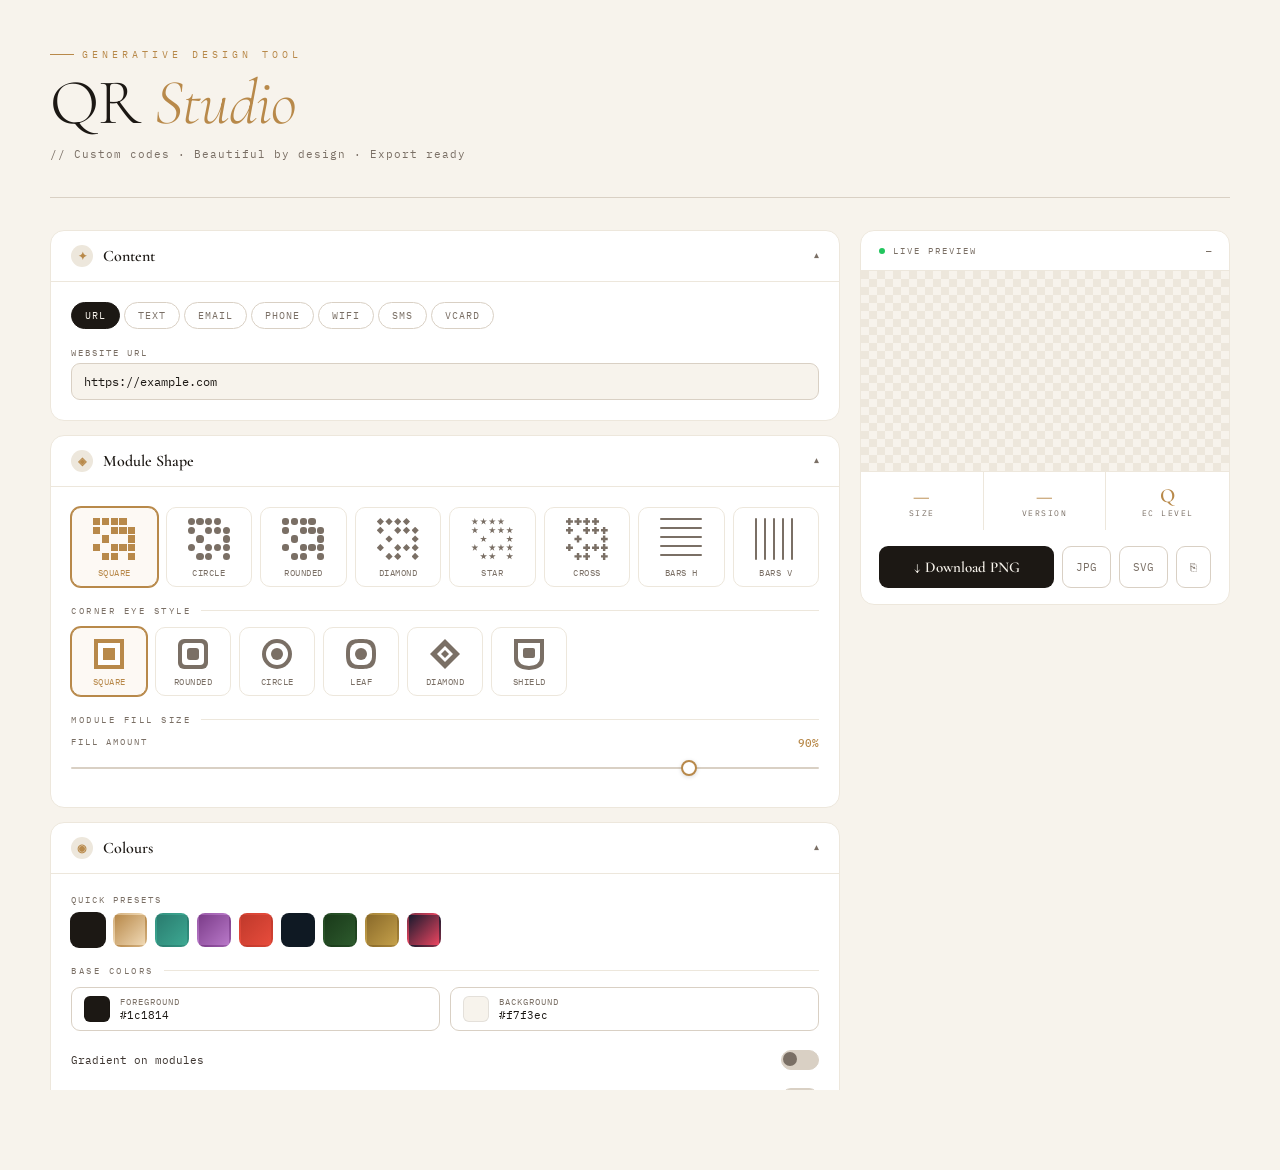
==== index.html @ b24c0484 "Create index.html" ====
<!DOCTYPE html>
<html lang="en">
<head>
<meta charset="UTF-8">
<meta name="viewport" content="width=device-width, initial-scale=1.0">
<title>QR Studio</title>
<link rel="preconnect" href="https://fonts.googleapis.com">
<link href="https://fonts.googleapis.com/css2?family=Cormorant+Garamond:ital,wght@0,300;0,400;0,600;0,700;1,300;1,400&family=IBM+Plex+Mono:wght@300;400;500&display=swap" rel="stylesheet">
<script src="https://cdnjs.cloudflare.com/ajax/libs/qrcode-generator/1.4.4/qrcode.js"></script>
<style>
*, *::before, *::after { box-sizing: border-box; margin: 0; padding: 0; }
:root {
  --cream: #f7f3ec;
  --cream2: #ede7dc;
  --cream3: #d9d0c4;
  --ink: #1c1814;
  --ink2: #3d3530;
  --ink3: #7a6f65;
  --gold: #b8894a;
  --gold-light: #f0d9b5;
  --red: #c0392b;
  --white: #fff;
  --r: 14px;
  --rs: 9px;
}
body {
  background: var(--cream);
  color: var(--ink);
  font-family: 'IBM Plex Mono', monospace;
  font-size: 13px;
  min-height: 100vh;
}
.wrap { max-width: 1220px; margin: 0 auto; padding: 0 20px 80px; }
header { padding: 48px 0 36px; border-bottom: 1px solid var(--cream3); margin-bottom: 32px; }
.ey { font-size: 10px; letter-spacing: 4px; text-transform: uppercase; color: var(--gold); margin-bottom: 10px; display: flex; align-items: center; gap: 8px; }
.ey::before { content: ''; display: block; width: 24px; height: 1px; background: var(--gold); }
h1 { font-family: 'Cormorant Garamond', serif; font-size: clamp(40px,5vw,68px); font-weight: 300; line-height: 1; letter-spacing: -1px; }
h1 em { font-style: italic; color: var(--gold); }
.sub { color: var(--ink3); font-size: 11px; letter-spacing: 1px; margin-top: 12px; }
.layout { display: grid; grid-template-columns: 1fr 370px; gap: 20px; align-items: start; }
@media(max-width:840px){ .layout { grid-template-columns: 1fr; } }

/* Panel */
.panel { background: var(--white); border: 1px solid var(--cream2); border-radius: var(--r); margin-bottom: 14px; overflow: hidden; }
.ah { display: flex; align-items: center; justify-content: space-between; padding: 14px 20px; cursor: pointer; border-bottom: 1px solid transparent; transition: background .15s; user-select: none; }
.ah:hover { background: #faf7f2; }
.ah.op { border-bottom-color: var(--cream2); }
.at { font-family: 'Cormorant Garamond', serif; font-size: 16px; font-weight: 600; display: flex; align-items: center; gap: 10px; }
.ai { width: 22px; height: 22px; border-radius: 50%; background: var(--cream2); display: flex; align-items: center; justify-content: center; font-size: 11px; color: var(--gold); flex-shrink: 0; }
.ar { font-size: 10px; color: var(--ink3); transition: transform .2s; }
.ah.op .ar { transform: rotate(180deg); }
.ab { display: none; padding: 20px; }
.ab.op { display: block; }

/* Types */
.ttabs { display: flex; gap: 4px; flex-wrap: wrap; margin-bottom: 18px; }
.tt { padding: 6px 13px; border: 1px solid var(--cream3); border-radius: 100px; font-family: 'IBM Plex Mono', monospace; font-size: 10px; letter-spacing: 1px; text-transform: uppercase; color: var(--ink3); cursor: pointer; transition: all .15s; background: var(--white); }
.tt:hover { border-color: var(--gold-light); color: var(--ink); }
.tt.on { background: var(--ink); border-color: var(--ink); color: var(--cream); }
.tf { display: none; }
.tf.on { display: block; }

/* Form */
.row2 { display: grid; grid-template-columns: 1fr 1fr; gap: 10px; }
.fd { margin-bottom: 14px; }
.fd:last-child { margin-bottom: 0; }
.lb { display: block; font-size: 9px; letter-spacing: 2px; text-transform: uppercase; color: var(--ink3); margin-bottom: 5px; }
input[type=text], textarea, select {
  width: 100%; padding: 10px 12px;
  background: var(--cream); border: 1px solid var(--cream3); border-radius: var(--rs);
  font-family: 'IBM Plex Mono', monospace; font-size: 12px; color: var(--ink);
  outline: none; transition: border-color .15s; -webkit-appearance: none;
}
input[type=text]:focus, textarea:focus, select:focus { border-color: var(--gold); background: var(--white); }
textarea { resize: vertical; min-height: 70px; }
select { cursor: pointer; background-image: url("data:image/svg+xml,%3Csvg xmlns='http://www.w3.org/2000/svg' width='10' height='6'%3E%3Cpath d='M0 0l5 5 5-5z' fill='%237a6f65'/%3E%3C/svg%3E"); background-repeat: no-repeat; background-position: right 12px center; padding-right: 32px; }

/* Chips */
.cg { display: flex; gap: 6px; flex-wrap: wrap; }
.ch { padding: 7px 12px; border: 1px solid var(--cream3); border-radius: var(--rs); font-family: 'IBM Plex Mono', monospace; font-size: 10px; letter-spacing: 0.5px; color: var(--ink3); cursor: pointer; transition: all .15s; background: var(--white); user-select: none; }
.ch:hover { color: var(--ink); background: var(--cream); }
.ch.on { background: var(--ink); border-color: var(--ink); color: var(--cream); }

/* Style cards */
.sg { display: grid; grid-template-columns: repeat(auto-fill, minmax(78px,1fr)); gap: 8px; }
.sc { border: 1.5px solid var(--cream2); border-radius: 10px; padding: 10px 6px 8px; cursor: pointer; text-align: center; transition: all .15s; background: var(--white); user-select: none; }
.sc:hover { border-color: var(--gold-light); }
.sc.on { border-color: var(--gold); background: #fdf9f4; box-shadow: 0 0 0 1px var(--gold); }
.sp { width: 42px; height: 42px; margin: 0 auto 7px; display: grid; grid-template-columns: repeat(5,1fr); gap: 1.5px; }
.sp .p { background: var(--ink3); border-radius: var(--pr, 0); }
.sc.on .sp .p { background: var(--gold); }
.sl { font-size: 9px; letter-spacing: 0.5px; text-transform: uppercase; color: var(--ink3); }
.sc.on .sl { color: var(--gold); }

/* Eye cards */
.eg { display: grid; grid-template-columns: repeat(auto-fill, minmax(70px,1fr)); gap: 8px; }
.ec2 { border: 1.5px solid var(--cream2); border-radius: 10px; padding: 10px 6px 8px; cursor: pointer; text-align: center; transition: all .15s; background: var(--white); user-select: none; }
.ec2:hover { border-color: var(--gold-light); }
.ec2.on { border-color: var(--gold); background: #fdf9f4; box-shadow: 0 0 0 1px var(--gold); }
.ec2 svg { color: var(--ink3); display: block; margin: 0 auto 6px; }
.ec2.on svg { color: var(--gold); }
.ec2 .sl { font-size: 9px; letter-spacing: 0.5px; text-transform: uppercase; color: var(--ink3); }
.ec2.on .sl { color: var(--gold); }

/* Colors */
.cpair { display: grid; grid-template-columns: 1fr 1fr; gap: 10px; margin-bottom: 10px; }
.cb { display: flex; align-items: center; gap: 10px; padding: 8px 12px; border: 1px solid var(--cream3); border-radius: var(--rs); cursor: pointer; background: var(--white); transition: border-color .15s; }
.cb:hover { border-color: var(--gold-light); }
.sw { width: 26px; height: 26px; border-radius: 6px; border: 1px solid rgba(0,0,0,.08); flex-shrink: 0; position: relative; overflow: hidden; }
.sw input[type=color] { position: absolute; inset: -6px; width: calc(100% + 12px); height: calc(100% + 12px); opacity: 0; cursor: pointer; border: none; }
.cl { font-size: 9px; letter-spacing: 1px; text-transform: uppercase; color: var(--ink3); }
.cv { font-size: 11px; color: var(--ink); margin-top: 1px; }

/* Range */
.rf { margin-bottom: 14px; }
.rh { display: flex; justify-content: space-between; margin-bottom: 6px; }
.rv { font-size: 11px; color: var(--gold); font-weight: 500; }
input[type=range] { width: 100%; -webkit-appearance: none; height: 2px; background: var(--cream3); border-radius: 100px; outline: none; cursor: pointer; }
input[type=range]::-webkit-slider-thumb { -webkit-appearance: none; width: 16px; height: 16px; border-radius: 50%; background: var(--white); border: 2px solid var(--gold); box-shadow: 0 1px 4px rgba(0,0,0,.15); }

/* Toggle */
.tr { display: flex; align-items: center; justify-content: space-between; padding: 9px 0; }
.tr + .tr { border-top: 1px solid var(--cream2); }
.tl { font-size: 11px; color: var(--ink2); }
.tog { position: relative; width: 38px; height: 20px; cursor: pointer; flex-shrink: 0; }
.tog input { opacity: 0; width: 0; height: 0; }
.tt2 { position: absolute; inset: 0; border-radius: 100px; background: var(--cream3); border: 1px solid var(--cream3); transition: all .2s; }
.tn { position: absolute; top: 2px; left: 2px; width: 14px; height: 14px; border-radius: 50%; background: var(--ink3); transition: all .2s; }
.tog input:checked ~ .tt2 { background: var(--gold); border-color: var(--gold); }
.tog input:checked ~ .tn { transform: translateX(18px); background: var(--white); }

/* Divider */
.sd { font-size: 9px; letter-spacing: 2.5px; text-transform: uppercase; color: var(--ink3); margin: 18px 0 11px; display: flex; align-items: center; gap: 10px; }
.sd::after { content: ''; flex: 1; height: 1px; background: var(--cream2); }

/* Logo upload */
.dz { border: 1.5px dashed var(--cream3); border-radius: var(--rs); padding: 20px 16px; text-align: center; cursor: pointer; transition: all .15s; background: var(--cream); position: relative; }
.dz:hover { border-color: var(--gold-light); background: #fdf9f4; }
.dz.hf { border-color: var(--gold); border-style: solid; background: #fdf9f4; }
.dz input { position: absolute; inset: 0; opacity: 0; cursor: pointer; }
.di { font-size: 24px; margin-bottom: 6px; }
.dt { font-size: 11px; color: var(--ink3); line-height: 1.5; }
.dt strong { color: var(--ink); }
.lr { display: none; align-items: center; gap: 12px; margin-top: 12px; }
.lr.on { display: flex; }
.li { width: 44px; height: 44px; border-radius: 8px; object-fit: cover; border: 1px solid var(--cream3); }
.lf { font-size: 11px; color: var(--ink); white-space: nowrap; overflow: hidden; text-overflow: ellipsis; max-width: 160px; flex: 1; }
.br { padding: 4px 10px; border: 1px solid var(--cream3); border-radius: 6px; font-family: 'IBM Plex Mono',monospace; font-size: 10px; color: var(--red); cursor: pointer; background: var(--white); transition: all .15s; }
.br:hover { background: #fff5f5; border-color: var(--red); }

/* Presets */
.pr-row { display: flex; gap: 8px; flex-wrap: wrap; margin-bottom: 4px; }
.pr { width: 34px; height: 34px; border-radius: 8px; cursor: pointer; border: 2px solid transparent; transition: all .15s; }
.pr:hover { transform: translateY(-2px); box-shadow: 0 4px 12px rgba(0,0,0,.2); }
.pr.on { border-color: var(--ink); box-shadow: 0 0 0 1px var(--ink); }

/* Preview */
.pvp { position: sticky; top: 24px; }
.pvi { background: var(--white); border: 1px solid var(--cream2); border-radius: var(--r); overflow: hidden; }
.pvt { padding: 14px 18px; border-bottom: 1px solid var(--cream2); display: flex; align-items: center; justify-content: space-between; }
.pvl { font-size: 9px; letter-spacing: 2px; text-transform: uppercase; color: var(--ink3); display: flex; align-items: center; gap: 8px; }
.ld { width: 6px; height: 6px; border-radius: 50%; background: #22c55e; animation: blink 2s infinite; }
@keyframes blink { 0%,100%{opacity:1}50%{opacity:.3} }
.pvv { font-size: 9px; color: var(--ink3); letter-spacing: .5px; }
.cw { padding: 24px; display: flex; justify-content: center; background: repeating-conic-gradient(var(--cream) 0% 25%, var(--cream2) 0% 50%) 0 0/16px 16px; min-height: 200px; align-items: center; }
#qrc { border-radius: 4px; max-width: 100%; height: auto; display: block; }
.pst { display: grid; grid-template-columns: repeat(3,1fr); border-top: 1px solid var(--cream2); }
.st { padding: 12px; text-align: center; border-right: 1px solid var(--cream2); }
.st:last-child { border-right: none; }
.sv2 { font-family: 'Cormorant Garamond',serif; font-size: 20px; font-weight: 600; color: var(--gold); display: block; }
.sk { font-size: 8px; letter-spacing: 1.5px; text-transform: uppercase; color: var(--ink3); }
.pa { padding: 16px 18px; display: flex; gap: 8px; }
.bdl { flex: 1; padding: 12px 16px; background: var(--ink); color: var(--cream); border: none; border-radius: var(--rs); font-family: 'Cormorant Garamond',serif; font-size: 15px; font-weight: 600; cursor: pointer; transition: all .15s; display: flex; align-items: center; justify-content: center; gap: 6px; }
.bdl:hover { background: #2e2820; transform: translateY(-1px); box-shadow: 0 6px 16px rgba(28,24,20,.25); }
.bsm { padding: 12px 13px; background: var(--white); border: 1px solid var(--cream3); border-radius: var(--rs); font-family: 'IBM Plex Mono',monospace; font-size: 11px; color: var(--ink3); cursor: pointer; transition: all .15s; }
.bsm:hover { border-color: var(--gold-light); color: var(--ink); background: var(--cream); }

.toast { position: fixed; bottom: 28px; right: 28px; background: var(--ink); color: var(--cream); padding: 12px 20px; border-radius: 10px; font-size: 12px; transform: translateY(60px); opacity: 0; transition: all .3s cubic-bezier(.34,1.56,.64,1); z-index: 9999; pointer-events: none; }
.toast.on { transform: translateY(0); opacity: 1; }
.hid { display: none !important; }
.ctrl { max-height: calc(100vh - 40px); overflow-y: auto; }
.ctrl::-webkit-scrollbar { width: 3px; }
.ctrl::-webkit-scrollbar-thumb { background: var(--cream3); border-radius: 100px; }
</style>
</head>
<body>
<div class="wrap">
  <header>
    <div class="ey">Generative Design Tool</div>
    <h1>QR <em>Studio</em></h1>
    <p class="sub">// Custom codes · Beautiful by design · Export ready</p>
  </header>

  <div class="layout">
    <div class="ctrl">

      <!-- CONTENT -->
      <div class="panel">
        <div class="ah op" onclick="toggleAcc(this)">
          <span class="at"><span class="ai">✦</span>Content</span>
          <span class="ar">▾</span>
        </div>
        <div class="ab op">
          <div class="ttabs">
            <div class="tt on" onclick="setType('url',this)">URL</div>
            <div class="tt" onclick="setType('text',this)">Text</div>
            <div class="tt" onclick="setType('email',this)">Email</div>
            <div class="tt" onclick="setType('phone',this)">Phone</div>
            <div class="tt" onclick="setType('wifi',this)">WiFi</div>
            <div class="tt" onclick="setType('sms',this)">SMS</div>
            <div class="tt" onclick="setType('vcard',this)">vCard</div>
          </div>
          <div id="tf-url" class="tf on">
            <div class="fd"><label class="lb">Website URL</label><input type="text" id="v-url" value="https://example.com" oninput="regen()"></div>
          </div>
          <div id="tf-text" class="tf">
            <div class="fd"><label class="lb">Text Message</label><textarea id="v-text" placeholder="Your text here..." oninput="regen()"></textarea></div>
          </div>
          <div id="tf-email" class="tf">
            <div class="row2">
              <div class="fd"><label class="lb">Email</label><input type="text" id="v-email" placeholder="name@example.com" oninput="regen()"></div>
              <div class="fd"><label class="lb">Subject</label><input type="text" id="v-esubj" placeholder="Hello!" oninput="regen()"></div>
            </div>
            <div class="fd"><label class="lb">Body</label><textarea id="v-ebody" placeholder="Message..." oninput="regen()" style="min-height:54px"></textarea></div>
          </div>
          <div id="tf-phone" class="tf">
            <div class="fd"><label class="lb">Phone Number</label><input type="text" id="v-phone" placeholder="+44 7700 900000" oninput="regen()"></div>
          </div>
          <div id="tf-wifi" class="tf">
            <div class="row2">
              <div class="fd"><label class="lb">Network Name</label><input type="text" id="v-ssid" placeholder="MyNetwork" oninput="regen()"></div>
              <div class="fd"><label class="lb">Password</label><input type="text" id="v-wpass" placeholder="password" oninput="regen()"></div>
            </div>
            <div class="fd"><label class="lb">Security</label><select id="v-wsec" onchange="regen()"><option value="WPA">WPA/WPA2</option><option value="WEP">WEP</option><option value="nopass">None</option></select></div>
          </div>
          <div id="tf-sms" class="tf">
            <div class="row2">
              <div class="fd"><label class="lb">Phone</label><input type="text" id="v-snum" placeholder="+44 7700 900000" oninput="regen()"></div>
              <div class="fd"><label class="lb">Message</label><input type="text" id="v-smsg" placeholder="Hey!" oninput="regen()"></div>
            </div>
          </div>
          <div id="tf-vcard" class="tf">
            <div class="row2">
              <div class="fd"><label class="lb">Full Name</label><input type="text" id="v-vname" placeholder="Jane Doe" oninput="regen()"></div>
              <div class="fd"><label class="lb">Company</label><input type="text" id="v-vorg" placeholder="Acme Inc" oninput="regen()"></div>
            </div>
            <div class="row2">
              <div class="fd"><label class="lb">Phone</label><input type="text" id="v-vtel" placeholder="+1 555 0100" oninput="regen()"></div>
              <div class="fd"><label class="lb">Email</label><input type="text" id="v-vemail" placeholder="jane@acme.com" oninput="regen()"></div>
            </div>
            <div class="row2">
              <div class="fd"><label class="lb">Website</label><input type="text" id="v-vweb" placeholder="https://acme.com" oninput="regen()"></div>
              <div class="fd"><label class="lb">Job Title</label><input type="text" id="v-vtitle" placeholder="CEO" oninput="regen()"></div>
            </div>
          </div>
        </div>
      </div>

      <!-- MODULE SHAPE -->
      <div class="panel">
        <div class="ah op" onclick="toggleAcc(this)">
          <span class="at"><span class="ai">◈</span>Module Shape</span>
          <span class="ar">▾</span>
        </div>
        <div class="ab op">
          <div class="sg" id="dot-grid">
            <div class="sc on" data-v="square" onclick="pickChip('dot','dot-grid',this)">
              <div class="sp"><div class="p"></div><div class="p"></div><div class="p"></div><div class="p"></div><div class="p" style="background:transparent"></div><div class="p"></div><div class="p" style="background:transparent"></div><div class="p"></div><div class="p"></div><div class="p"></div><div class="p" style="background:transparent"></div><div class="p"></div><div class="p" style="background:transparent"></div><div class="p" style="background:transparent"></div><div class="p"></div><div class="p"></div><div class="p" style="background:transparent"></div><div class="p"></div><div class="p"></div><div class="p"></div><div class="p" style="background:transparent"></div><div class="p"></div><div class="p"></div><div class="p" style="background:transparent"></div><div class="p"></div></div>
              <div class="sl">Square</div>
            </div>
            <div class="sc" data-v="circle" onclick="pickChip('dot','dot-grid',this)">
              <div class="sp" style="--pr:50%"><div class="p"></div><div class="p"></div><div class="p"></div><div class="p"></div><div class="p" style="background:transparent"></div><div class="p"></div><div class="p" style="background:transparent"></div><div class="p"></div><div class="p"></div><div class="p"></div><div class="p" style="background:transparent"></div><div class="p"></div><div class="p" style="background:transparent"></div><div class="p" style="background:transparent"></div><div class="p"></div><div class="p"></div><div class="p" style="background:transparent"></div><div class="p"></div><div class="p"></div><div class="p"></div><div class="p" style="background:transparent"></div><div class="p"></div><div class="p"></div><div class="p" style="background:transparent"></div><div class="p"></div></div>
              <div class="sl">Circle</div>
            </div>
            <div class="sc" data-v="rounded" onclick="pickChip('dot','dot-grid',this)">
              <div class="sp" style="--pr:3px"><div class="p"></div><div class="p"></div><div class="p"></div><div class="p"></div><div class="p" style="background:transparent"></div><div class="p"></div><div class="p" style="background:transparent"></div><div class="p"></div><div class="p"></div><div class="p"></div><div class="p" style="background:transparent"></div><div class="p"></div><div class="p" style="background:transparent"></div><div class="p" style="background:transparent"></div><div class="p"></div><div class="p"></div><div class="p" style="background:transparent"></div><div class="p"></div><div class="p"></div><div class="p"></div><div class="p" style="background:transparent"></div><div class="p"></div><div class="p"></div><div class="p" style="background:transparent"></div><div class="p"></div></div>
              <div class="sl">Rounded</div>
            </div>
            <div class="sc" data-v="diamond" onclick="pickChip('dot','dot-grid',this)">
              <div class="sp"><div class="p" style="clip-path:polygon(50% 0%,100% 50%,50% 100%,0% 50%)"></div><div class="p" style="clip-path:polygon(50% 0%,100% 50%,50% 100%,0% 50%)"></div><div class="p" style="clip-path:polygon(50% 0%,100% 50%,50% 100%,0% 50%)"></div><div class="p" style="clip-path:polygon(50% 0%,100% 50%,50% 100%,0% 50%)"></div><div class="p" style="background:transparent"></div><div class="p" style="clip-path:polygon(50% 0%,100% 50%,50% 100%,0% 50%)"></div><div class="p" style="background:transparent"></div><div class="p" style="clip-path:polygon(50% 0%,100% 50%,50% 100%,0% 50%)"></div><div class="p" style="clip-path:polygon(50% 0%,100% 50%,50% 100%,0% 50%)"></div><div class="p" style="clip-path:polygon(50% 0%,100% 50%,50% 100%,0% 50%)"></div><div class="p" style="background:transparent"></div><div class="p" style="clip-path:polygon(50% 0%,100% 50%,50% 100%,0% 50%)"></div><div class="p" style="background:transparent"></div><div class="p" style="background:transparent"></div><div class="p" style="clip-path:polygon(50% 0%,100% 50%,50% 100%,0% 50%)"></div><div class="p" style="clip-path:polygon(50% 0%,100% 50%,50% 100%,0% 50%)"></div><div class="p" style="background:transparent"></div><div class="p" style="clip-path:polygon(50% 0%,100% 50%,50% 100%,0% 50%)"></div><div class="p" style="clip-path:polygon(50% 0%,100% 50%,50% 100%,0% 50%)"></div><div class="p" style="clip-path:polygon(50% 0%,100% 50%,50% 100%,0% 50%)"></div><div class="p" style="background:transparent"></div><div class="p" style="clip-path:polygon(50% 0%,100% 50%,50% 100%,0% 50%)"></div><div class="p" style="clip-path:polygon(50% 0%,100% 50%,50% 100%,0% 50%)"></div><div class="p" style="background:transparent"></div><div class="p" style="clip-path:polygon(50% 0%,100% 50%,50% 100%,0% 50%)"></div></div>
              <div class="sl">Diamond</div>
            </div>
            <div class="sc" data-v="star" onclick="pickChip('dot','dot-grid',this)">
              <div class="sp"><div class="p" style="clip-path:polygon(50% 0%,61% 35%,98% 35%,68% 57%,79% 91%,50% 70%,21% 91%,32% 57%,2% 35%,39% 35%)"></div><div class="p" style="clip-path:polygon(50% 0%,61% 35%,98% 35%,68% 57%,79% 91%,50% 70%,21% 91%,32% 57%,2% 35%,39% 35%)"></div><div class="p" style="clip-path:polygon(50% 0%,61% 35%,98% 35%,68% 57%,79% 91%,50% 70%,21% 91%,32% 57%,2% 35%,39% 35%)"></div><div class="p" style="clip-path:polygon(50% 0%,61% 35%,98% 35%,68% 57%,79% 91%,50% 70%,21% 91%,32% 57%,2% 35%,39% 35%)"></div><div class="p" style="background:transparent"></div><div class="p" style="clip-path:polygon(50% 0%,61% 35%,98% 35%,68% 57%,79% 91%,50% 70%,21% 91%,32% 57%,2% 35%,39% 35%)"></div><div class="p" style="background:transparent"></div><div class="p" style="clip-path:polygon(50% 0%,61% 35%,98% 35%,68% 57%,79% 91%,50% 70%,21% 91%,32% 57%,2% 35%,39% 35%)"></div><div class="p" style="clip-path:polygon(50% 0%,61% 35%,98% 35%,68% 57%,79% 91%,50% 70%,21% 91%,32% 57%,2% 35%,39% 35%)"></div><div class="p" style="clip-path:polygon(50% 0%,61% 35%,98% 35%,68% 57%,79% 91%,50% 70%,21% 91%,32% 57%,2% 35%,39% 35%)"></div><div class="p" style="background:transparent"></div><div class="p" style="clip-path:polygon(50% 0%,61% 35%,98% 35%,68% 57%,79% 91%,50% 70%,21% 91%,32% 57%,2% 35%,39% 35%)"></div><div class="p" style="background:transparent"></div><div class="p" style="background:transparent"></div><div class="p" style="clip-path:polygon(50% 0%,61% 35%,98% 35%,68% 57%,79% 91%,50% 70%,21% 91%,32% 57%,2% 35%,39% 35%)"></div><div class="p" style="clip-path:polygon(50% 0%,61% 35%,98% 35%,68% 57%,79% 91%,50% 70%,21% 91%,32% 57%,2% 35%,39% 35%)"></div><div class="p" style="background:transparent"></div><div class="p" style="clip-path:polygon(50% 0%,61% 35%,98% 35%,68% 57%,79% 91%,50% 70%,21% 91%,32% 57%,2% 35%,39% 35%)"></div><div class="p" style="clip-path:polygon(50% 0%,61% 35%,98% 35%,68% 57%,79% 91%,50% 70%,21% 91%,32% 57%,2% 35%,39% 35%)"></div><div class="p" style="clip-path:polygon(50% 0%,61% 35%,98% 35%,68% 57%,79% 91%,50% 70%,21% 91%,32% 57%,2% 35%,39% 35%)"></div><div class="p" style="background:transparent"></div><div class="p" style="clip-path:polygon(50% 0%,61% 35%,98% 35%,68% 57%,79% 91%,50% 70%,21% 91%,32% 57%,2% 35%,39% 35%)"></div><div class="p" style="clip-path:polygon(50% 0%,61% 35%,98% 35%,68% 57%,79% 91%,50% 70%,21% 91%,32% 57%,2% 35%,39% 35%)"></div><div class="p" style="background:transparent"></div><div class="p" style="clip-path:polygon(50% 0%,61% 35%,98% 35%,68% 57%,79% 91%,50% 70%,21% 91%,32% 57%,2% 35%,39% 35%)"></div></div>
              <div class="sl">Star</div>
            </div>
            <div class="sc" data-v="cross" onclick="pickChip('dot','dot-grid',this)">
              <div class="sp"><div class="p" style="clip-path:polygon(33% 0%,67% 0%,67% 33%,100% 33%,100% 67%,67% 67%,67% 100%,33% 100%,33% 67%,0% 67%,0% 33%,33% 33%)"></div><div class="p" style="clip-path:polygon(33% 0%,67% 0%,67% 33%,100% 33%,100% 67%,67% 67%,67% 100%,33% 100%,33% 67%,0% 67%,0% 33%,33% 33%)"></div><div class="p" style="clip-path:polygon(33% 0%,67% 0%,67% 33%,100% 33%,100% 67%,67% 67%,67% 100%,33% 100%,33% 67%,0% 67%,0% 33%,33% 33%)"></div><div class="p" style="clip-path:polygon(33% 0%,67% 0%,67% 33%,100% 33%,100% 67%,67% 67%,67% 100%,33% 100%,33% 67%,0% 67%,0% 33%,33% 33%)"></div><div class="p" style="background:transparent"></div><div class="p" style="clip-path:polygon(33% 0%,67% 0%,67% 33%,100% 33%,100% 67%,67% 67%,67% 100%,33% 100%,33% 67%,0% 67%,0% 33%,33% 33%)"></div><div class="p" style="background:transparent"></div><div class="p" style="clip-path:polygon(33% 0%,67% 0%,67% 33%,100% 33%,100% 67%,67% 67%,67% 100%,33% 100%,33% 67%,0% 67%,0% 33%,33% 33%)"></div><div class="p" style="clip-path:polygon(33% 0%,67% 0%,67% 33%,100% 33%,100% 67%,67% 67%,67% 100%,33% 100%,33% 67%,0% 67%,0% 33%,33% 33%)"></div><div class="p" style="clip-path:polygon(33% 0%,67% 0%,67% 33%,100% 33%,100% 67%,67% 67%,67% 100%,33% 100%,33% 67%,0% 67%,0% 33%,33% 33%)"></div><div class="p" style="background:transparent"></div><div class="p" style="clip-path:polygon(33% 0%,67% 0%,67% 33%,100% 33%,100% 67%,67% 67%,67% 100%,33% 100%,33% 67%,0% 67%,0% 33%,33% 33%)"></div><div class="p" style="background:transparent"></div><div class="p" style="background:transparent"></div><div class="p" style="clip-path:polygon(33% 0%,67% 0%,67% 33%,100% 33%,100% 67%,67% 67%,67% 100%,33% 100%,33% 67%,0% 67%,0% 33%,33% 33%)"></div><div class="p" style="clip-path:polygon(33% 0%,67% 0%,67% 33%,100% 33%,100% 67%,67% 67%,67% 100%,33% 100%,33% 67%,0% 67%,0% 33%,33% 33%)"></div><div class="p" style="background:transparent"></div><div class="p" style="clip-path:polygon(33% 0%,67% 0%,67% 33%,100% 33%,100% 67%,67% 67%,67% 100%,33% 100%,33% 67%,0% 67%,0% 33%,33% 33%)"></div><div class="p" style="clip-path:polygon(33% 0%,67% 0%,67% 33%,100% 33%,100% 67%,67% 67%,67% 100%,33% 100%,33% 67%,0% 67%,0% 33%,33% 33%)"></div><div class="p" style="clip-path:polygon(33% 0%,67% 0%,67% 33%,100% 33%,100% 67%,67% 67%,67% 100%,33% 100%,33% 67%,0% 67%,0% 33%,33% 33%)"></div><div class="p" style="background:transparent"></div><div class="p" style="clip-path:polygon(33% 0%,67% 0%,67% 33%,100% 33%,100% 67%,67% 67%,67% 100%,33% 100%,33% 67%,0% 67%,0% 33%,33% 33%)"></div><div class="p" style="clip-path:polygon(33% 0%,67% 0%,67% 33%,100% 33%,100% 67%,67% 67%,67% 100%,33% 100%,33% 67%,0% 67%,0% 33%,33% 33%)"></div><div class="p" style="background:transparent"></div><div class="p" style="clip-path:polygon(33% 0%,67% 0%,67% 33%,100% 33%,100% 67%,67% 67%,67% 100%,33% 100%,33% 67%,0% 67%,0% 33%,33% 33%)"></div></div>
              <div class="sl">Cross</div>
            </div>
            <div class="sc" data-v="bar-h" onclick="pickChip('dot','dot-grid',this)">
              <div class="sp" style="gap:3px 1.5px"><div class="p" style="border-radius:1px;grid-column:span 5;height:40%"></div><div class="p" style="border-radius:1px;grid-column:span 5;height:40%"></div><div class="p" style="border-radius:1px;grid-column:span 5;height:40%"></div><div class="p" style="border-radius:1px;grid-column:span 5;height:40%"></div><div class="p" style="border-radius:1px;grid-column:span 5;height:40%"></div></div>
              <div class="sl">Bars H</div>
            </div>
            <div class="sc" data-v="bar-v" onclick="pickChip('dot','dot-grid',this)">
              <div class="sp" style="gap:1.5px 3px"><div class="p" style="border-radius:1px;grid-row:span 5;width:40%"></div><div class="p" style="border-radius:1px;grid-row:span 5;width:40%"></div><div class="p" style="border-radius:1px;grid-row:span 5;width:40%"></div><div class="p" style="border-radius:1px;grid-row:span 5;width:40%"></div><div class="p" style="border-radius:1px;grid-row:span 5;width:40%"></div></div>
              <div class="sl">Bars V</div>
            </div>
          </div>

          <div class="sd">Corner Eye Style</div>
          <div class="eg" id="eye-grid">
            <div class="ec2 on" data-v="square" onclick="pickChip('eye','eye-grid',this)">
              <svg viewBox="0 0 32 32" width="32" height="32" fill="currentColor"><rect x="1" y="1" width="30" height="30"/><rect x="5" y="5" width="22" height="22" fill="white"/><rect x="10" y="10" width="12" height="12"/></svg>
              <div class="sl">Square</div>
            </div>
            <div class="ec2" data-v="rounded" onclick="pickChip('eye','eye-grid',this)">
              <svg viewBox="0 0 32 32" width="32" height="32" fill="currentColor"><rect x="1" y="1" width="30" height="30" rx="6"/><rect x="5" y="5" width="22" height="22" fill="white" rx="4"/><rect x="10" y="10" width="12" height="12" rx="3"/></svg>
              <div class="sl">Rounded</div>
            </div>
            <div class="ec2" data-v="circle" onclick="pickChip('eye','eye-grid',this)">
              <svg viewBox="0 0 32 32" width="32" height="32" fill="currentColor"><circle cx="16" cy="16" r="15"/><circle cx="16" cy="16" r="11" fill="white"/><circle cx="16" cy="16" r="6"/></svg>
              <div class="sl">Circle</div>
            </div>
            <div class="ec2" data-v="leaf" onclick="pickChip('eye','eye-grid',this)">
              <svg viewBox="0 0 32 32" width="32" height="32" fill="currentColor"><path d="M16,1 C28,1 31,4 31,16 C31,28 28,31 16,31 C4,31 1,28 1,16 C1,4 4,1 16,1Z"/><rect x="5" y="5" width="22" height="22" fill="white" rx="8"/><circle cx="16" cy="16" r="6"/></svg>
              <div class="sl">Leaf</div>
            </div>
            <div class="ec2" data-v="diamond" onclick="pickChip('eye','eye-grid',this)">
              <svg viewBox="0 0 32 32" width="32" height="32" fill="currentColor"><polygon points="16,1 31,16 16,31 1,16"/><polygon points="16,8 24,16 16,24 8,16" fill="white"/><polygon points="16,12 20,16 16,20 12,16"/></svg>
              <div class="sl">Diamond</div>
            </div>
            <div class="ec2" data-v="shield" onclick="pickChip('eye','eye-grid',this)">
              <svg viewBox="0 0 32 32" width="32" height="32" fill="currentColor"><path d="M1,1h30v20q0,10-15,11Q1,31 1,21Z"/><path d="M5,5h22v15q0,7-11,8Q5,27 5,20Z" fill="white"/><rect x="10" y="10" width="12" height="10" rx="2"/></svg>
              <div class="sl">Shield</div>
            </div>
          </div>

          <div class="sd">Module Fill Size</div>
          <div class="rf">
            <div class="rh"><label class="lb" style="margin:0">Fill amount</label><span class="rv" id="rv-msz">90%</span></div>
            <input type="range" id="r-msz" min="40" max="100" value="90" oninput="document.getElementById('rv-msz').textContent=this.value+'%';regen()">
          </div>
        </div>
      </div>

      <!-- COLOURS -->
      <div class="panel">
        <div class="ah op" onclick="toggleAcc(this)">
          <span class="at"><span class="ai">◉</span>Colours</span>
          <span class="ar">▾</span>
        </div>
        <div class="ab op">
          <div style="font-size:9px;letter-spacing:2px;text-transform:uppercase;color:var(--ink3);margin-bottom:8px">Quick Presets</div>
          <div class="pr-row" id="prow">
            <div class="pr on" style="background:#1c1814" title="Classic" data-preset="classic" onclick="applyPreset(this,'#1c1814','#f7f3ec','#1c1814','#1c1814')"></div>
            <div class="pr" style="background:linear-gradient(135deg,#b8894a,#f0d9b5)" title="Amber" data-preset="amber" onclick="applyPreset(this,'#7a4f1a','#fdf8f0','#b8894a','#b8894a')"></div>
            <div class="pr" style="background:linear-gradient(135deg,#2a7c6f,#3da892)" title="Teal" data-preset="teal" onclick="applyPreset(this,'#1a4f46','#f0faf8','#2a7c6f','#3da892')"></div>
            <div class="pr" style="background:linear-gradient(135deg,#7c3d8a,#b878c8)" title="Violet" data-preset="violet" onclick="applyPreset(this,'#4a1a54','#faf5fc','#7c3d8a','#b878c8')"></div>
            <div class="pr" style="background:linear-gradient(135deg,#c0392b,#e74c3c)" title="Crimson" data-preset="crimson" onclick="applyPreset(this,'#7a1c14','#fff5f4','#c0392b','#c0392b')"></div>
            <div class="pr" style="background:#0f1923" title="Night" data-preset="night" onclick="applyPreset(this,'#e8f0f8','#0f1923','#4a9eff','#4a9eff')"></div>
            <div class="pr" style="background:linear-gradient(135deg,#1a3a1a,#2d5a2d)" title="Forest" data-preset="forest" onclick="applyPreset(this,'#0f2a0f','#f4faf4','#2d5a2d','#4a9a4a')"></div>
            <div class="pr" style="background:linear-gradient(135deg,#8a6a2a,#c4a04a)" title="Gold" data-preset="gold" onclick="applyPreset(this,'#3a2a00','#fffff0','#8a6a2a','#c4a04a')"></div>
            <div class="pr" style="background:linear-gradient(135deg,#1a1a2e,#e94560)" title="Neon" data-preset="neon" onclick="applyPreset(this,'#e94560','#1a1a2e','#e94560','#16213e')"></div>
          </div>

          <div class="sd">Base Colors</div>
          <div class="cpair">
            <div class="cb"><div class="sw" id="sw-fg" style="background:#1c1814"><input type="color" id="c-fg" value="#1c1814" oninput="syncSw('fg');regen()"></div><div><div class="cl">Foreground</div><div class="cv" id="cv-fg">#1c1814</div></div></div>
            <div class="cb"><div class="sw" id="sw-bg" style="background:#f7f3ec"><input type="color" id="c-bg" value="#f7f3ec" oninput="syncSw('bg');regen()"></div><div><div class="cl">Background</div><div class="cv" id="cv-bg">#f7f3ec</div></div></div>
          </div>

          <div class="tr"><span class="tl">Gradient on modules</span><label class="tog"><input type="checkbox" id="t-grad" onchange="S.grad=this.checked;g('go').classList.toggle('hid',!this.checked);regen()"><div class="tt2"></div><div class="tn"></div></label></div>
          <div id="go" class="hid" style="padding-top:12px">
            <div class="cg" id="gtype" style="margin-bottom:10px">
              <div class="ch on" data-v="linear-tb" onclick="pickChip('gradType','gtype',this)">Top→Bot</div>
              <div class="ch" data-v="linear-lr" onclick="pickChip('gradType','gtype',this)">Left→Right</div>
              <div class="ch" data-v="linear-diag" onclick="pickChip('gradType','gtype',this)">Diagonal</div>
              <div class="ch" data-v="radial" onclick="pickChip('gradType','gtype',this)">Radial</div>
              <div class="ch" data-v="conic" onclick="pickChip('gradType','gtype',this)">Conic</div>
            </div>
            <div class="cpair">
              <div class="cb"><div class="sw" id="sw-g1" style="background:#1c1814"><input type="color" id="c-g1" value="#1c1814" oninput="syncSw('g1');regen()"></div><div><div class="cl">Grad Start</div><div class="cv" id="cv-g1">#1c1814</div></div></div>
              <div class="cb"><div class="sw" id="sw-g2" style="background:#b8894a"><input type="color" id="c-g2" value="#b8894a" oninput="syncSw('g2');regen()"></div><div><div class="cl">Grad End</div><div class="cv" id="cv-g2">#b8894a</div></div></div>
            </div>
          </div>

          <div class="tr"><span class="tl">Custom eye colours</span><label class="tog"><input type="checkbox" id="t-eyec" onchange="S.eyeCol=this.checked;g('eyeco').classList.toggle('hid',!this.checked);regen()"><div class="tt2"></div><div class="tn"></div></label></div>
          <div id="eyeco" class="hid" style="padding-top:12px">
            <div class="cpair">
              <div class="cb"><div class="sw" id="sw-eo" style="background:#1c1814"><input type="color" id="c-eo" value="#1c1814" oninput="syncSw('eo');regen()"></div><div><div class="cl">Eye Outer</div><div class="cv" id="cv-eo">#1c1814</div></div></div>
              <div class="cb"><div class="sw" id="sw-ei" style="background:#1c1814"><input type="color" id="c-ei" value="#1c1814" oninput="syncSw('ei');regen()"></div><div><div class="cl">Eye Inner</div><div class="cv" id="cv-ei">#1c1814</div></div></div>
            </div>
          </div>

          <div class="tr"><span class="tl">Transparent background</span><label class="tog"><input type="checkbox" id="t-transp" onchange="regen()"><div class="tt2"></div><div class="tn"></div></label></div>
          <div class="tr"><span class="tl">Invert colours</span><label class="tog"><input type="checkbox" id="t-inv" onchange="regen()"><div class="tt2"></div><div class="tn"></div></label></div>
        </div>
      </div>

      <!-- LOGO -->
      <div class="panel">
        <div class="ah op" onclick="toggleAcc(this)">
          <span class="at"><span class="ai">⊕</span>Logo / Image</span>
          <span class="ar">▾</span>
        </div>
        <div class="ab op">
          <div class="dz" id="dz">
            <input type="file" accept="image/*" id="logo-inp" onchange="onLogo(event)">
            <div class="di">⊕</div>
            <div class="dt"><strong>Click to upload</strong> or drag & drop<br>PNG · JPG · SVG · GIF · WebP</div>
          </div>
          <div class="lr" id="lrow">
            <img id="lthumb" class="li" src="" alt="">
            <div class="lf" id="lfname"></div>
            <button class="br" onclick="rmLogo()">Remove</button>
          </div>
          <div id="lopts" class="hid">
            <div class="sd">Background Shape</div>
            <div class="cg" id="lshape">
              <div class="ch on" data-v="rounded" onclick="pickChip('logoShape','lshape',this)">Rounded</div>
              <div class="ch" data-v="circle" onclick="pickChip('logoShape','lshape',this)">Circle</div>
              <div class="ch" data-v="square" onclick="pickChip('logoShape','lshape',this)">Square</div>
              <div class="ch" data-v="none" onclick="pickChip('logoShape','lshape',this)">No BG</div>
            </div>
            <div class="sd">Logo Background</div>
            <div class="cg" id="lbgtype">
              <div class="ch on" data-v="white" onclick="pickLogoBg(this)">White</div>
              <div class="ch" data-v="custom" onclick="pickLogoBg(this)">Custom</div>
              <div class="ch" data-v="none" onclick="pickLogoBg(this)">None</div>
            </div>
            <div id="lbgcol" class="hid" style="margin-top:10px">
              <div class="cb"><div class="sw" id="sw-lbg" style="background:#ffffff"><input type="color" id="c-lbg" value="#ffffff" oninput="syncSw('lbg');regen()"></div><div><div class="cl">BG Colour</div><div class="cv" id="cv-lbg">#ffffff</div></div></div>
            </div>
            <div class="rf" style="margin-top:14px">
              <div class="rh"><label class="lb" style="margin:0">Logo Size</label><span class="rv" id="rv-lsz">25%</span></div>
              <input type="range" id="r-lsz" min="8" max="48" value="25" oninput="document.getElementById('rv-lsz').textContent=this.value+'%';regen()">
            </div>
            <div class="rf">
              <div class="rh"><label class="lb" style="margin:0">Logo Padding</label><span class="rv" id="rv-lpad">8px</span></div>
              <input type="range" id="r-lpad" min="0" max="24" value="8" oninput="document.getElementById('rv-lpad').textContent=this.value+'px';regen()">
            </div>
          </div>
        </div>
      </div>

      <!-- FRAME & EXTRAS -->
      <div class="panel">
        <div class="ah" onclick="toggleAcc(this)">
          <span class="at"><span class="ai">⬡</span>Frame & Extras</span>
          <span class="ar">▾</span>
        </div>
        <div class="ab">
          <div class="sd" style="margin-top:0">Frame Style</div>
          <div class="cg" id="ftype">
            <div class="ch on" data-v="none" onclick="pickChip('frame','ftype',this);g('fopts').classList.toggle('hid',S.frame==='none')">None</div>
            <div class="ch" data-v="thin" onclick="pickChip('frame','ftype',this);g('fopts').classList.toggle('hid',false)">Thin</div>
            <div class="ch" data-v="thick" onclick="pickChip('frame','ftype',this);g('fopts').classList.toggle('hid',false)">Thick</div>
            <div class="ch" data-v="rounded" onclick="pickChip('frame','ftype',this);g('fopts').classList.toggle('hid',false)">Rounded</div>
            <div class="ch" data-v="dashed" onclick="pickChip('frame','ftype',this);g('fopts').classList.toggle('hid',false)">Dashed</div>
            <div class="ch" data-v="double" onclick="pickChip('frame','ftype',this);g('fopts').classList.toggle('hid',false)">Double</div>
          </div>
          <div id="fopts" class="hid" style="margin-top:12px">
            <div class="cpair">
              <div class="cb"><div class="sw" id="sw-fc" style="background:#1c1814"><input type="color" id="c-fc" value="#1c1814" oninput="syncSw('fc');regen()"></div><div><div class="cl">Frame Colour</div><div class="cv" id="cv-fc">#1c1814</div></div></div>
              <div></div>
            </div>
            <div class="rf" style="margin-top:4px">
              <div class="rh"><label class="lb" style="margin:0">Frame Width</label><span class="rv" id="rv-fw">16px</span></div>
              <input type="range" id="r-fw" min="4" max="44" value="16" oninput="document.getElementById('rv-fw').textContent=this.value+'px';regen()">
            </div>
          </div>

          <div class="sd">Background Pattern</div>
          <div class="cg" id="bgpat">
            <div class="ch on" data-v="none" onclick="pickChip('bgPat','bgpat',this)">Solid</div>
            <div class="ch" data-v="dots" onclick="pickChip('bgPat','bgpat',this)">Dots</div>
            <div class="ch" data-v="lines" onclick="pickChip('bgPat','bgpat',this)">Lines</div>
            <div class="ch" data-v="grid" onclick="pickChip('bgPat','bgpat',this)">Grid</div>
            <div class="ch" data-v="diag" onclick="pickChip('bgPat','bgpat',this)">Diagonal</div>
          </div>

          <div class="sd">Caption Label</div>
          <div class="tr" style="padding-top:0"><span class="tl">Show caption</span><label class="tog"><input type="checkbox" id="t-cap" onchange="regen()"><div class="tt2"></div><div class="tn"></div></label></div>
          <div class="fd" style="margin-top:8px"><label class="lb">Caption Text</label><input type="text" id="v-cap" value="SCAN ME" oninput="regen()"></div>
          <div class="cg" id="capalign">
            <div class="ch on" data-v="center" onclick="pickChip('capAlign','capalign',this)">Centre</div>
            <div class="ch" data-v="left" onclick="pickChip('capAlign','capalign',this)">Left</div>
            <div class="ch" data-v="right" onclick="pickChip('capAlign','capalign',this)">Right</div>
          </div>
        </div>
      </div>

      <!-- ADVANCED -->
      <div class="panel">
        <div class="ah" onclick="toggleAcc(this)">
          <span class="at"><span class="ai">⚙</span>Advanced</span>
          <span class="ar">▾</span>
        </div>
        <div class="ab">
          <div class="sd" style="margin-top:0">Error Correction</div>
          <div class="cg" id="ecg">
            <div class="ch" data-v="L" onclick="pickChip('ec','ecg',this)">L — 7%</div>
            <div class="ch" data-v="M" onclick="pickChip('ec','ecg',this)">M — 15%</div>
            <div class="ch on" data-v="Q" onclick="pickChip('ec','ecg',this)">Q — 25%</div>
            <div class="ch" data-v="H" onclick="pickChip('ec','ecg',this)">H — 30%</div>
          </div>
          <div class="rf" style="margin-top:16px">
            <div class="rh"><label class="lb" style="margin:0">Output Size</label><span class="rv" id="rv-sz">420px</span></div>
            <input type="range" id="r-sz" min="150" max="900" step="10" value="420" oninput="document.getElementById('rv-sz').textContent=this.value+'px';regen()">
          </div>
          <div class="rf">
            <div class="rh"><label class="lb" style="margin:0">Quiet Zone</label><span class="rv" id="rv-qz">4</span></div>
            <input type="range" id="r-qz" min="0" max="10" value="4" oninput="document.getElementById('rv-qz').textContent=this.value;regen()">
          </div>
          <div class="rf">
            <div class="rh"><label class="lb" style="margin:0">Module Gap</label><span class="rv" id="rv-gap">0px</span></div>
            <input type="range" id="r-gap" min="0" max="4" step="0.25" value="0" oninput="document.getElementById('rv-gap').textContent=this.value+'px';regen()">
          </div>
          <div class="rf">
            <div class="rh"><label class="lb" style="margin:0">Card Corner Radius</label><span class="rv" id="rv-cr">0px</span></div>
            <input type="range" id="r-cr" min="0" max="80" value="0" oninput="document.getElementById('rv-cr').textContent=this.value+'px';regen()">
          </div>
        </div>
      </div>

    </div><!-- /ctrl -->

    <!-- PREVIEW -->
    <div class="pvp">
      <div class="pvi">
        <div class="pvt">
          <div class="pvl"><div class="ld"></div>Live Preview</div>
          <div class="pvv" id="pvv">—</div>
        </div>
        <div class="cw"><canvas id="qrc"></canvas></div>
        <div class="pst">
          <div class="st"><span class="sv2" id="st-px">—</span><div class="sk">Size</div></div>
          <div class="st"><span class="sv2" id="st-ver">—</span><div class="sk">Version</div></div>
          <div class="st"><span class="sv2" id="st-ec">Q</span><div class="sk">EC Level</div></div>
        </div>
        <div class="pa">
          <button class="bdl" onclick="dlPng()">↓ Download PNG</button>
          <button class="bsm" onclick="dlJpg()">JPG</button>
          <button class="bsm" onclick="dlSvg()">SVG</button>
          <button class="bsm" onclick="copyImg()" title="Copy to clipboard">⎘</button>
        </div>
      </div>
    </div>
  </div>
</div>
<div class="toast" id="toast"></div>

<script>
// ── HELPERS ──────────────────────────────
const g = id => document.getElementById(id);
const gv = id => (g(id)||{value:''}).value.trim();

// ── STATE ─────────────────────────────────
const S = {
  type:'url', dot:'square', eye:'square', ec:'Q',
  grad:false, gradType:'linear-tb', eyeCol:false,
  logoImg:null, logoShape:'rounded', logoBg:'white',
  frame:'none', bgPat:'none', capAlign:'center',
  _t:null
};

// ── CONTENT ──────────────────────────────
function getData() {
  switch(S.type) {
    case 'url':   return gv('v-url') || 'https://example.com';
    case 'text':  return gv('v-text') || 'Hello World';
    case 'email': {
      let s = 'mailto:' + gv('v-email');
      const p = [];
      if(gv('v-esubj')) p.push('subject='+encodeURIComponent(gv('v-esubj')));
      if(gv('v-ebody')) p.push('body='+encodeURIComponent(gv('v-ebody')));
      return s + (p.length ? '?'+p.join('&') : '');
    }
    case 'phone': return 'tel:'+gv('v-phone');
    case 'wifi':  return `WIFI:T:${gv('v-wsec')};S:${gv('v-ssid')};P:${gv('v-wpass')};;`;
    case 'sms':   return `SMSTO:${gv('v-snum')}:${gv('v-smsg')}`;
    case 'vcard': return `BEGIN:VCARD\nVERSION:3.0\nFN:${gv('v-vname')}\nORG:${gv('v-vorg')}\nTITLE:${gv('v-vtitle')}\nTEL:${gv('v-vtel')}\nEMAIL:${gv('v-vemail')}\nURL:${gv('v-vweb')}\nEND:VCARD`;
    default: return 'https://example.com';
  }
}

// ── DRAW ─────────────────────────────────
function regen() { clearTimeout(S._t); S._t = setTimeout(draw, 60); }

function draw() {
  const data = getData();
  let qr;
  try { qr = qrcode(0, S.ec); qr.addData(data); qr.make(); }
  catch(e) { try { qr = qrcode(0,'M'); qr.addData(data.substring(0,200)); qr.make(); } catch(e2){ return; } }

  const N       = qr.getModuleCount();
  const size    = +g('r-sz').value;
  const margin  = +g('r-qz').value;
  const gap     = +g('r-gap').value;
  const fillPct = +g('r-msz').value / 100;
  const cr      = +g('r-cr').value;
  const showCap = g('t-cap').checked;
  const capTxt  = gv('v-cap');
  const capH    = (showCap && capTxt) ? 40 : 0;
  const fw      = +g('r-fw').value;
  const fp      = S.frame !== 'none' ? fw : 0;

  let fg = g('c-fg').value, bg = g('c-bg').value;
  if (g('t-inv').checked) { [fg, bg] = [bg, fg]; }

  const eyeOuter = S.eyeCol ? g('c-eo').value : fg;
  const eyeInner = S.eyeCol ? g('c-ei').value : fg;
  const transp   = g('t-transp').checked;

  const W = size + fp*2, H = size + fp*2 + capH;
  const cnv = g('qrc');
  cnv.width = W; cnv.height = H;
  const ctx = cnv.getContext('2d');
  ctx.clearRect(0, 0, W, H);

  // ── Background
  ctx.save();
  if (cr > 0) { rrectPath(ctx,0,0,W,H-capH,cr); ctx.clip(); }
  if (!transp) {
    ctx.fillStyle = bg;
    ctx.fillRect(0, 0, W, H - capH);
    drawBgPat(ctx, bg, fg, 0, 0, W, H - capH);
  }
  ctx.restore();

  // ── Frame
  if (S.frame !== 'none') drawFrame(ctx, fw, g('c-fc').value, W, H-capH, cr);

  // ── Cell maths
  const cellSize = size / (N + margin*2);
  const ox = fp + margin*cellSize;
  const oy = fp + margin*cellSize;

  // ── Gradient
  let fill;
  if (S.grad) {
    const g1=g('c-g1').value, g2=g('c-g2').value;
    const qw=N*cellSize, qh=N*cellSize;
    switch(S.gradType) {
      case 'linear-tb':   fill=ctx.createLinearGradient(ox,oy,ox,oy+qh); break;
      case 'linear-lr':   fill=ctx.createLinearGradient(ox,oy,ox+qw,oy); break;
      case 'linear-diag': fill=ctx.createLinearGradient(ox,oy,ox+qw,oy+qh); break;
      case 'radial':      fill=ctx.createRadialGradient(ox+qw/2,oy+qh/2,0,ox+qw/2,oy+qh/2,qw*0.7); break;
      case 'conic':       fill=ctx.createConicGradient(0,ox+qw/2,oy+qh/2); break;
      default:            fill=ctx.createLinearGradient(ox,oy,ox,oy+qh);
    }
    fill.addColorStop(0,g1); fill.addColorStop(1,g2);
  } else {
    fill = fg;
  }

  // Finder pattern positions [row, col] of top-left corner
  const FP = [[0,0],[0,N-7],[N-7,0]];
  function inFP(r,c) {
    for(const[fr,fc] of FP) if(r>=fr&&r<fr+7&&c>=fc&&c<fc+7) return true;
    return false;
  }

  // ── Draw data modules
  for (let r=0; r<N; r++) {
    for (let c=0; c<N; c++) {
      if (!qr.isDark(r,c) || inFP(r,c)) continue;
      const cs = cellSize * fillPct - gap;
      const pad = (cellSize - cs) / 2;
      ctx.fillStyle = fill;
      drawMod(ctx, ox+c*cellSize+pad, oy+r*cellSize+pad, cs, S.dot);
    }
  }

  // ── Draw finder eyes
  const bgForEye = transp ? 'rgba(0,0,0,0)' : bg;
  for (const [fr,fc] of FP) {
    drawEye(ctx, ox+fc*cellSize, oy+fr*cellSize, cellSize, S.eye, eyeOuter, eyeInner, bgForEye);
  }

  // ── Draw logo
  if (S.logoImg) {
    const sp = +g('r-lsz').value/100;
    const lp = +g('r-lpad').value;
    const lw = N*cellSize*sp, lh=lw;
    const lx = ox+(N*cellSize-lw)/2, ly = oy+(N*cellSize-lh)/2;
    ctx.save();
    if (S.logoBg !== 'none' && S.logoShape !== 'none') {
      const bc = S.logoBg==='white' ? '#fff' : g('c-lbg').value;
      const bx=lx-lp, by=ly-lp, bw=lw+lp*2, bh=lh+lp*2;
      ctx.fillStyle=bc;
      if(S.logoShape==='circle'){ctx.beginPath();ctx.arc(bx+bw/2,by+bh/2,bw/2,0,Math.PI*2);ctx.fill();}
      else if(S.logoShape==='rounded'){rrectPath(ctx,bx,by,bw,bh,bw*.18);ctx.fill();}
      else{ctx.fillRect(bx,by,bw,bh);}
    }
    if (S.logoShape !== 'none') {
      ctx.beginPath();
      if(S.logoShape==='circle'){ctx.arc(lx+lw/2,ly+lh/2,lw/2,0,Math.PI*2);}
      else if(S.logoShape==='rounded'){rrectPath(ctx,lx,ly,lw,lh,lw*.18);}
      else{ctx.rect(lx,ly,lw,lh);}
      ctx.clip();
    }
    ctx.drawImage(S.logoImg,lx,ly,lw,lh);
    ctx.restore();
  }

  // ── Caption
  if (showCap && capTxt) {
    const cy = H - capH/2 + 7;
    ctx.fillStyle = fg;
    ctx.font = `600 ${Math.round(capH*.42)}px 'Cormorant Garamond', Georgia, serif`;
    ctx.textAlign = S.capAlign;
    const tx = S.capAlign==='center' ? W/2 : S.capAlign==='left' ? fp+12 : W-fp-12;
    ctx.fillText(capTxt, tx, cy);
  }

  // ── Stats
  g('st-px').textContent = `${W}×${H}`;
  g('st-ver').textContent = `v${qr.getTypeNumber()||'—'}`;
  g('st-ec').textContent  = S.ec;
  g('pvv').textContent    = `QR v${qr.getTypeNumber()} · ${N}×${N}`;
}

// ── Module shapes ─────────────────────────
function drawMod(ctx, x, y, s, style) {
  switch(style) {
    case 'circle':
      ctx.beginPath(); ctx.arc(x+s/2,y+s/2,s/2,0,Math.PI*2); ctx.fill(); break;
    case 'rounded':
      rrectPath(ctx,x,y,s,s,s*.32); ctx.fill(); break;
    case 'diamond':
      ctx.beginPath(); ctx.moveTo(x+s/2,y); ctx.lineTo(x+s,y+s/2); ctx.lineTo(x+s/2,y+s); ctx.lineTo(x,y+s/2); ctx.closePath(); ctx.fill(); break;
    case 'star': {
      const cx=x+s/2,cy=y+s/2,ro=s/2*.95,ri=s/2*.38;
      ctx.beginPath();
      for(let i=0;i<10;i++){const a=i*Math.PI/5-Math.PI/2,r=i%2?ri:ro;i?ctx.lineTo(cx+r*Math.cos(a),cy+r*Math.sin(a)):ctx.moveTo(cx+r*Math.cos(a),cy+r*Math.sin(a));}
      ctx.closePath(); ctx.fill(); break;
    }
    case 'cross':
      const t=s*.32;ctx.beginPath();ctx.rect(x+t,y,t,s);ctx.rect(x,y+t,s,t);ctx.fill(); break;
    case 'bar-h':
      ctx.fillRect(x, y+s*.2, s, s*.6); break;
    case 'bar-v':
      ctx.fillRect(x+s*.2, y, s*.6, s); break;
    default:
      ctx.fillRect(x,y,s,s);
  }
}

// ── Eye shapes ───────────────────────────
function drawEye(ctx, x, y, cs, style, outerCol, innerCol, bgCol) {
  // outer 7×7
  ctx.fillStyle = outerCol;
  eyeShape(ctx, x, y, 7*cs, style); ctx.fill();
  // ring gap 5×5
  ctx.fillStyle = bgCol;
  eyeShape(ctx, x+cs, y+cs, 5*cs, style); ctx.fill();
  // inner dot 3×3
  ctx.fillStyle = innerCol;
  eyeShape(ctx, x+2*cs, y+2*cs, 3*cs, style); ctx.fill();
}

function eyeShape(ctx, x, y, s, style) {
  ctx.beginPath();
  switch(style) {
    case 'circle':
      ctx.arc(x+s/2,y+s/2,s/2,0,Math.PI*2); break;
    case 'rounded':
      rrectPath(ctx,x,y,s,s,s*.2); break;
    case 'leaf':
      ctx.moveTo(x+s/2,y);
      ctx.bezierCurveTo(x+s,y,x+s,y+s,x+s/2,y+s);
      ctx.bezierCurveTo(x,y+s,x,y,x+s/2,y);
      ctx.closePath(); break;
    case 'diamond':
      ctx.moveTo(x+s/2,y); ctx.lineTo(x+s,y+s/2); ctx.lineTo(x+s/2,y+s); ctx.lineTo(x,y+s/2); ctx.closePath(); break;
    case 'shield':
      ctx.moveTo(x,y); ctx.lineTo(x+s,y); ctx.lineTo(x+s,y+s*.65);
      ctx.quadraticCurveTo(x+s,y+s,x+s/2,y+s);
      ctx.quadraticCurveTo(x,y+s,x,y+s*.65); ctx.closePath(); break;
    default:
      ctx.rect(x,y,s,s);
  }
}

// ── Frame drawing ─────────────────────────
function drawFrame(ctx, fw, color, W, H, cr) {
  ctx.save();
  ctx.strokeStyle = color;
  const style = S.frame;
  if(style==='thin') ctx.lineWidth = Math.max(1,fw*.3);
  else if(style==='thick') ctx.lineWidth = fw;
  else ctx.lineWidth = fw*.5;
  if(style==='dashed') ctx.setLineDash([fw,fw*.6]);
  else ctx.setLineDash([]);
  const r = style==='rounded' ? Math.max(cr, fw*1.5) : cr;
  const i = ctx.lineWidth/2;
  rrectPath(ctx,i,i,W-i*2,H-i*2,r); ctx.stroke();
  if(style==='double'){
    ctx.lineWidth=fw*.2; const i2=fw*.75;
    rrectPath(ctx,i2,i2,W-i2*2,H-i2*2,Math.max(0,r-i2)); ctx.stroke();
  }
  ctx.restore();
}

// ── BG patterns ───────────────────────────
function drawBgPat(ctx, bg, fg, x,y,w,h) {
  if(S.bgPat==='none') return;
  const pc = document.createElement('canvas'); pc.width=pc.height=16;
  const c = pc.getContext('2d');
  const col = hexA(fg,.07);
  switch(S.bgPat) {
    case 'dots':  c.fillStyle=col;c.beginPath();c.arc(8,8,1.5,0,Math.PI*2);c.fill(); break;
    case 'lines': c.strokeStyle=col;c.lineWidth=.8;c.beginPath();c.moveTo(0,8);c.lineTo(16,8);c.stroke(); break;
    case 'grid':  c.strokeStyle=col;c.lineWidth=.5;c.strokeRect(.5,.5,15,15); break;
    case 'diag':  c.strokeStyle=col;c.lineWidth=1;c.beginPath();c.moveTo(0,16);c.lineTo(16,0);c.stroke(); break;
  }
  const pat = ctx.createPattern(pc,'repeat');
  if(pat){ctx.fillStyle=pat;ctx.fillRect(x,y,w,h);}
}

// ── Utils ─────────────────────────────────
function rrectPath(ctx,x,y,w,h,r) {
  r=Math.min(Math.abs(r),w/2,h/2);
  ctx.beginPath();
  ctx.moveTo(x+r,y);ctx.lineTo(x+w-r,y);ctx.quadraticCurveTo(x+w,y,x+w,y+r);
  ctx.lineTo(x+w,y+h-r);ctx.quadraticCurveTo(x+w,y+h,x+w-r,y+h);
  ctx.lineTo(x+r,y+h);ctx.quadraticCurveTo(x,y+h,x,y+h-r);
  ctx.lineTo(x,y+r);ctx.quadraticCurveTo(x,y,x+r,y);ctx.closePath();
}

function hexA(hex,a) {
  const r=parseInt(hex.slice(1,3),16),gv=parseInt(hex.slice(3,5),16),b=parseInt(hex.slice(5,7),16);
  return `rgba(${r},${gv},${b},${a})`;
}

// ── UI ───────────────────────────────────
function toggleAcc(h) {
  const b=h.nextElementSibling;
  const op=b.classList.contains('op');
  b.classList.toggle('op',!op); h.classList.toggle('op',!op);
}

function setType(type, el) {
  S.type=type;
  document.querySelectorAll('.tt').forEach(t=>t.classList.remove('on')); el.classList.add('on');
  document.querySelectorAll('.tf').forEach(f=>f.classList.remove('on')); g('tf-'+type).classList.add('on');
  regen();
}

// Generic chip picker: updates S[key], toggles .on in group
function pickChip(key, groupId, el) {
  document.querySelectorAll('#'+groupId+' .ch, #'+groupId+' .ec2, #'+groupId+' .sc').forEach(e=>e.classList.remove('on'));
  el.classList.add('on');
  S[key] = el.dataset.v;
  regen();
}

function applyPreset(el, fg, bg, eo, ei) {
  document.querySelectorAll('#prow .pr').forEach(e=>e.classList.remove('on')); el.classList.add('on');
  const set = (id, val) => { g('c-'+id).value=val; g('sw-'+id).style.background=val; g('cv-'+id).textContent=val; };
  set('fg',fg); set('bg',bg); set('eo',eo); set('ei',ei);
  regen();
}

function syncSw(k) {
  const v=g('c-'+k).value;
  g('sw-'+k).style.background=v; g('cv-'+k).textContent=v;
}

function onLogo(e) {
  const file=e.target.files[0]; if(!file) return;
  const rd=new FileReader();
  rd.onload=ev=>{
    const img=new Image();
    img.onload=()=>{
      S.logoImg=img;
      g('lthumb').src=ev.target.result; g('lfname').textContent=file.name;
      g('lrow').classList.add('on'); g('dz').classList.add('hf'); g('lopts').classList.remove('hid');
      // Auto-H EC if logo present
      if(S.ec==='L'||S.ec==='M'){
        document.querySelectorAll('#ecg .ch').forEach(e=>e.classList.remove('on'));
        document.querySelector('#ecg .ch[data-v="H"]').classList.add('on'); S.ec='H';
      }
      regen();
    };
    img.src=ev.target.result;
  };
  rd.readAsDataURL(file);
}

function rmLogo() {
  S.logoImg=null; g('lrow').classList.remove('on'); g('dz').classList.remove('hf');
  g('lopts').classList.add('hid'); g('logo-inp').value=''; regen();
}

function pickLogoBg(el) {
  document.querySelectorAll('#lbgtype .ch').forEach(e=>e.classList.remove('on')); el.classList.add('on');
  S.logoBg=el.dataset.v;
  g('lbgcol').classList.toggle('hid', el.dataset.v!=='custom');
  regen();
}

// Drag & drop
const dz=g('dz');
dz.addEventListener('dragover',e=>{e.preventDefault();dz.style.borderColor='var(--gold)';});
dz.addEventListener('dragleave',()=>dz.style.borderColor='');
dz.addEventListener('drop',e=>{
  e.preventDefault(); dz.style.borderColor='';
  const f=e.dataTransfer.files[0];
  if(!f||!f.type.startsWith('image/')) return;
  const dt=new DataTransfer(); dt.items.add(f); g('logo-inp').files=dt.files;
  onLogo({target:g('logo-inp')});
});

// ── EXPORTS ──────────────────────────────
function dlPng() { dlAs('image/png','qr-code.png'); }
function dlJpg() { dlAs('image/jpeg','qr-code.jpg'); }
function dlAs(mime, name) {
  const a=document.createElement('a'); a.download=name; a.href=g('qrc').toDataURL(mime,.95); a.click(); toast('Downloaded!');
}
function dlSvg() {
  const c=g('qrc'), d=c.toDataURL('image/png');
  const svg=`<svg xmlns="http://www.w3.org/2000/svg" xmlns:xlink="http://www.w3.org/1999/xlink" width="${c.width}" height="${c.height}"><image href="${d}" width="${c.width}" height="${c.height}"/></svg>`;
  const a=document.createElement('a'); a.download='qr-code.svg'; a.href=URL.createObjectURL(new Blob([svg],{type:'image/svg+xml'})); a.click(); toast('SVG downloaded!');
}
async function copyImg() {
  g('qrc').toBlob(async b=>{
    try { await navigator.clipboard.write([new ClipboardItem({'image/png':b})]); toast('Copied!'); }
    catch { toast('Use PNG download instead'); }
  });
}
function toast(msg) {
  const t=g('toast'); t.textContent=msg; t.classList.add('on');
  setTimeout(()=>t.classList.remove('on'),2500);
}

// ── INIT ─────────────────────────────────
draw();
</script>
</body>
</html>
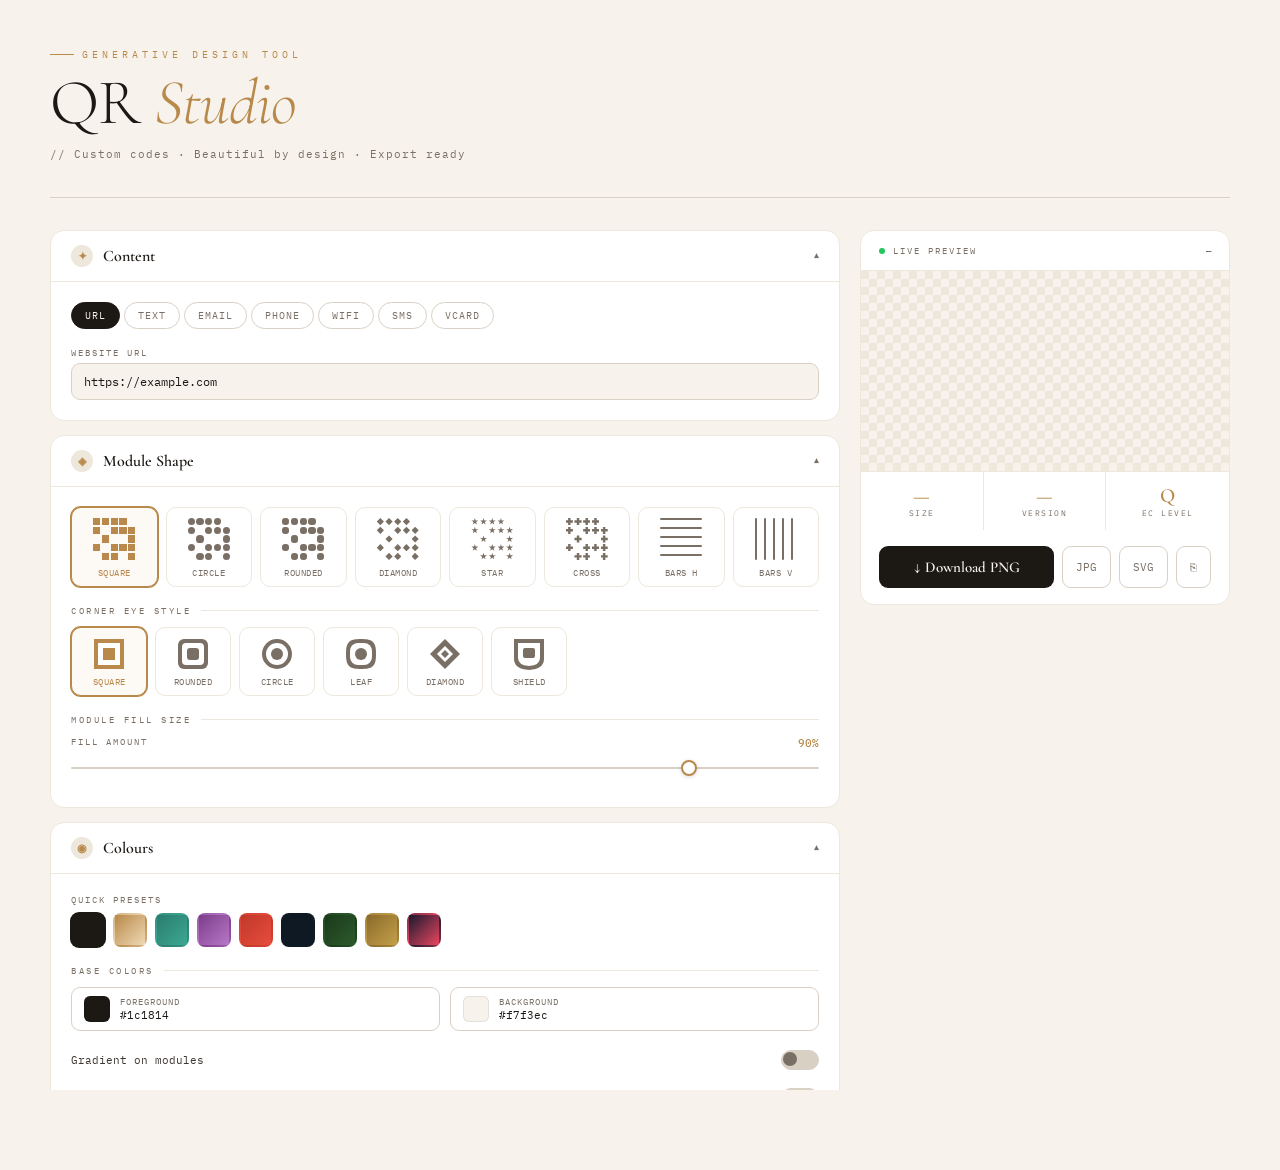
==== commit 91db84a6: "Update index.html" ====
--- a/index.html
+++ b/index.html
@@ -1,6 +1,31 @@
 <!DOCTYPE html>
 <html lang="en">
 <head>
+  <!-- BASIC -->
+  <title>QR Studio — Custom QR Code Generator</title>
+  <meta name="description" content="Create beautiful, fully customizable QR codes with QR Studio. Design, style, and export in seconds.">
+  
+  <!-- FAVICONS -->
+  <link rel="icon" type="image/x-icon" href="https://choomploow.github.io/QR-studio/icon.ico">
+  <link rel="icon" type="image/png" sizes="32x32" href="https://choomploow.github.io/QR-studio/icon.png">
+  <link rel="apple-touch-icon" href="https://choomploow.github.io/QR-studio/icon.png">
+  
+  <!-- OPEN GRAPH -->
+  <meta property="og:title" content="QR Studio — Custom QR Code Generator">
+  <meta property="og:description" content="Design stunning QR codes with full control over style, colors, and branding.">
+  <meta property="og:image" content="https://choomploow.github.io/QR-studio/icon.png">
+  <meta property="og:url" content="https://choomploow.github.io/QR-studio/">
+  <meta property="og:type" content="website">
+  <meta property="og:site_name" content="QR Studio">
+  
+  <!-- EMBED COLOR -->
+  <meta name="theme-color" content="#1c1814">
+  
+  <!-- TWITTER -->
+  <meta name="twitter:card" content="summary_large_image">
+  <meta name="twitter:title" content="QR Studio — Custom QR Code Generator">
+  <meta name="twitter:description" content="Create beautiful, branded QR codes instantly.">
+  <meta name="twitter:image" content="https://choomploow.github.io/QR-studio/icon.png">
 <meta charset="UTF-8">
 <meta name="viewport" content="width=device-width, initial-scale=1.0">
 <title>QR Studio</title>
